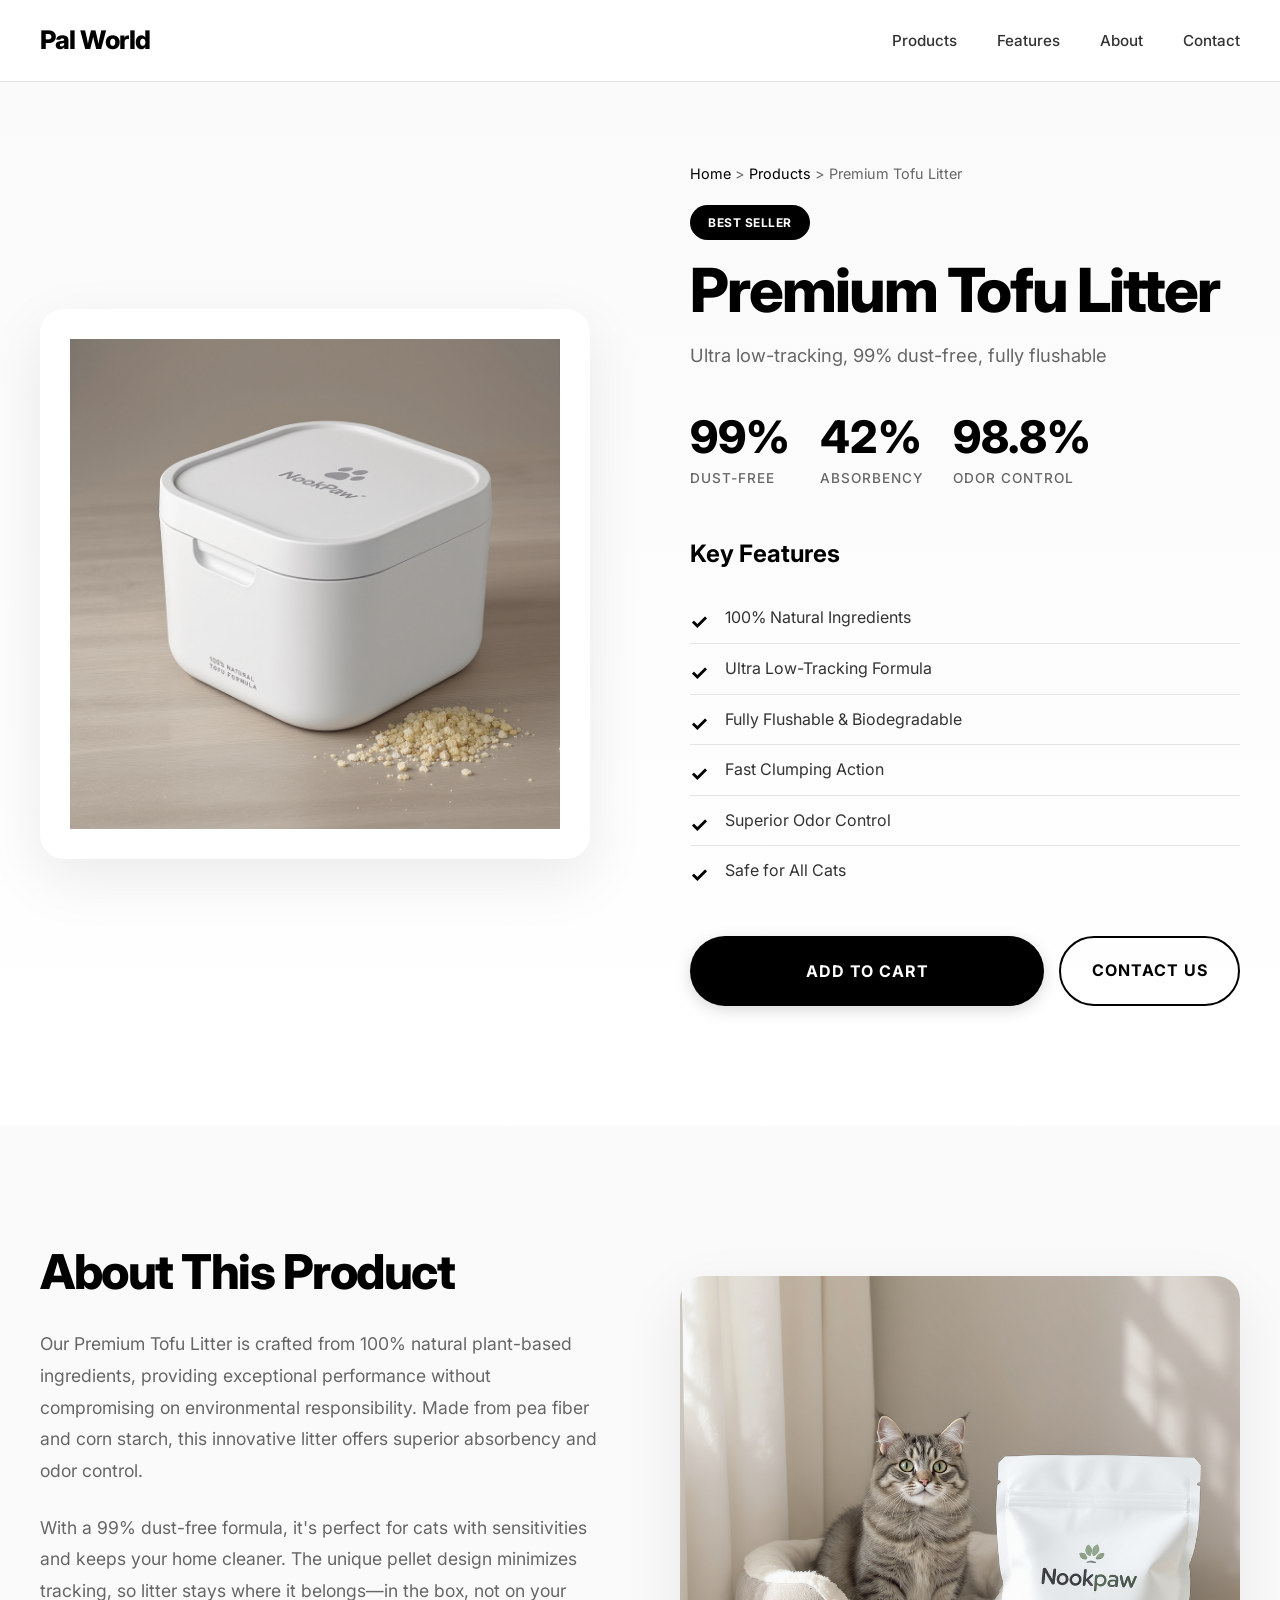
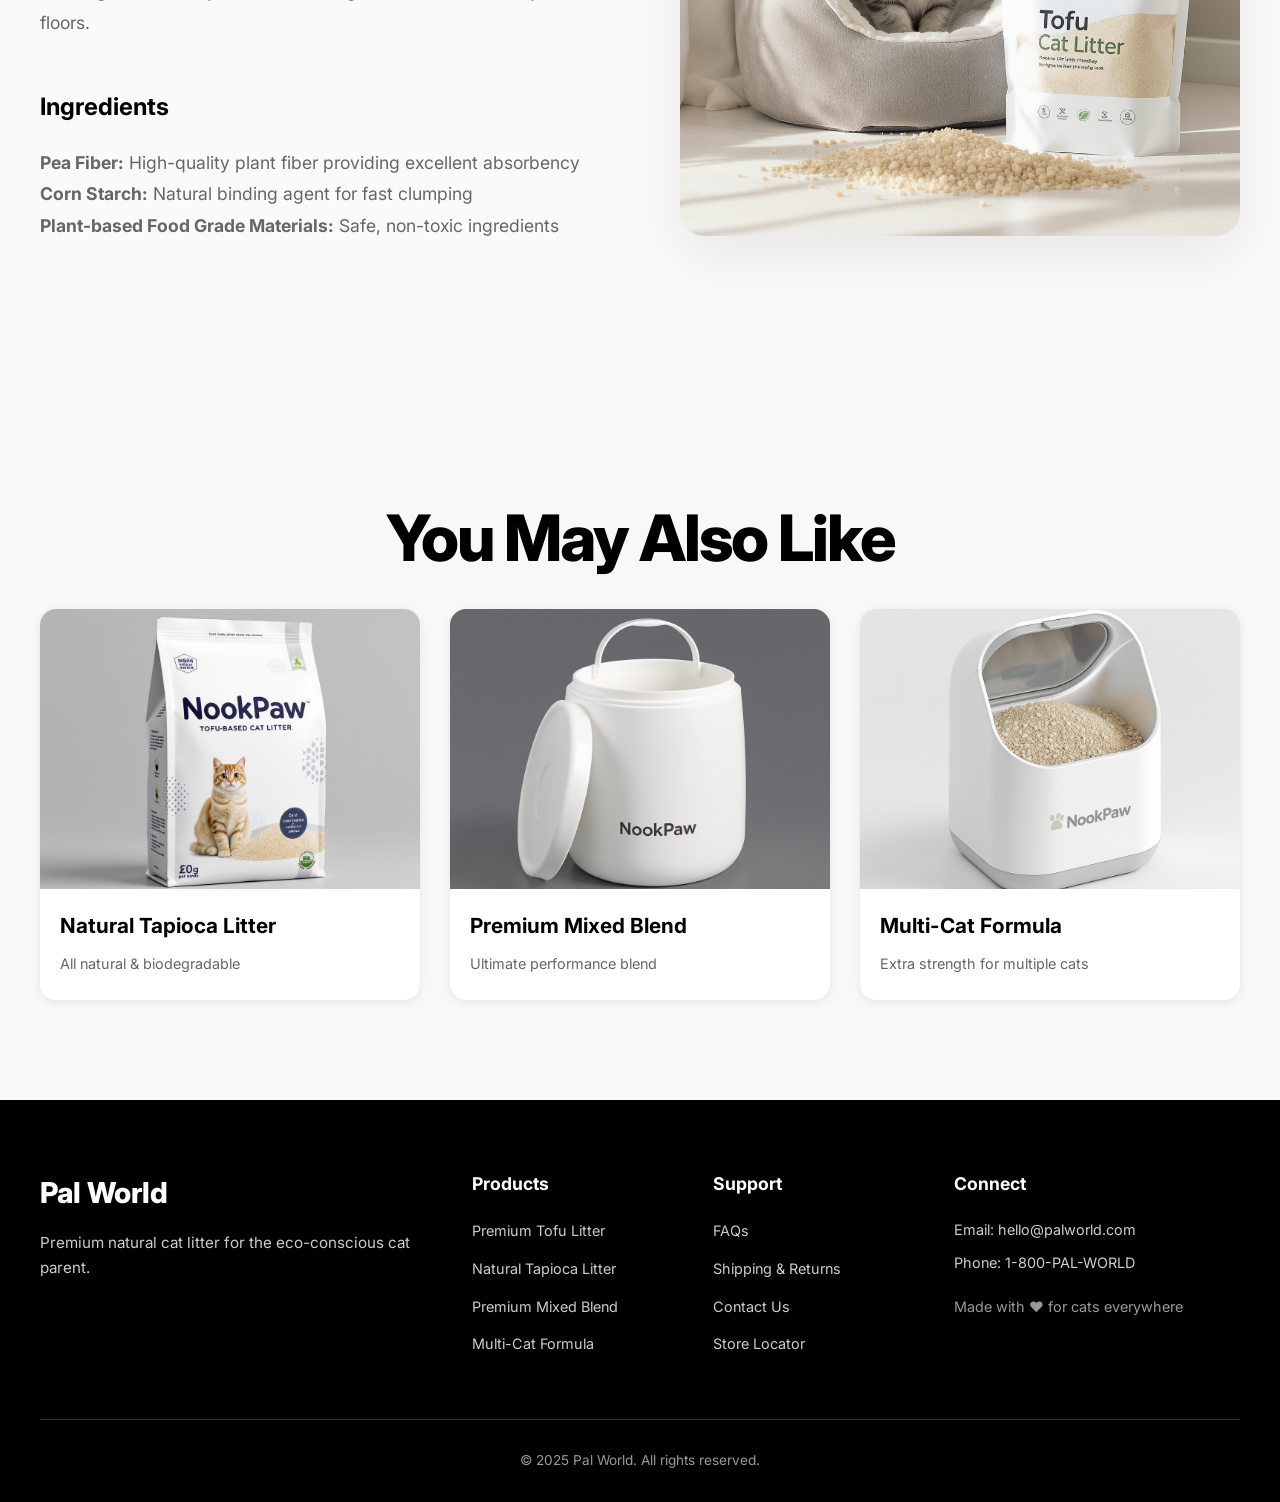
==== product-1.html @ e3d381c6 "Initial commit: Pal World cat litter website with products, story page, and modern design" ====
<!DOCTYPE html>
<html lang="en">
<head>
    <meta charset="UTF-8">
    <meta name="viewport" content="width=device-width, initial-scale=1.0">
    <title>Premium Tofu Litter - Pal World</title>
    <link rel="stylesheet" href="styles.css">
    <link rel="stylesheet" href="product-page.css">
    <link rel="preconnect" href="https://fonts.googleapis.com">
    <link rel="preconnect" href="https://fonts.gstatic.com" crossorigin>
    <link href="https://fonts.googleapis.com/css2?family=Inter:wght@300;400;500;600;700;800&display=swap" rel="stylesheet">
</head>
<body>
    <!-- Navigation -->
    <nav class="navbar">
        <div class="nav-container">
            <div class="logo">
                <a href="index.html">Pal World</a>
            </div>
            <ul class="nav-links">
                <li><a href="index.html#products">Products</a></li>
                <li><a href="index.html#features">Features</a></li>
                <li><a href="index.html#about">About</a></li>
                <li><a href="index.html#contact">Contact</a></li>
            </ul>
        </div>
    </nav>

    <!-- Product Detail Hero -->
    <section class="product-hero">
        <div class="product-hero-container">
            <div class="product-image-large">
                <img src="img/product (1).png" alt="Premium Tofu Litter" class="product-detail-img">
            </div>
            <div class="product-details">
                <div class="breadcrumb-nav">
                    <a href="index.html">Home</a> > <a href="index.html#products">Products</a> > <span>Premium Tofu Litter</span>
                </div>
                <span class="product-badge-detail">Best Seller</span>
                <h1 class="product-name-detail">Premium Tofu Litter</h1>
                <p class="product-tagline">Ultra low-tracking, 99% dust-free, fully flushable</p>
                
                <div class="product-highlights">
                    <div class="highlight-item">
                        <h3>99%</h3>
                        <p>Dust-Free</p>
                    </div>
                    <div class="highlight-item">
                        <h3>42%</h3>
                        <p>Absorbency</p>
                    </div>
                    <div class="highlight-item">
                        <h3>98.8%</h3>
                        <p>Odor Control</p>
                    </div>
                </div>

                <div class="product-features-detail">
                    <h3>Key Features</h3>
                    <ul class="features-checklist">
                        <li>100% Natural Ingredients</li>
                        <li>Ultra Low-Tracking Formula</li>
                        <li>Fully Flushable & Biodegradable</li>
                        <li>Fast Clumping Action</li>
                        <li>Superior Odor Control</li>
                        <li>Safe for All Cats</li>
                    </ul>
                </div>

                <div class="product-cta">
                    <button class="btn-add-cart">Add to Cart</button>
                    <a href="index.html#contact" class="btn-contact">Contact Us</a>
                </div>
            </div>
        </div>
    </section>

    <!-- Product Description -->
    <section class="product-description-section">
        <div class="wide-container">
            <div class="description-grid">
                <div class="description-content">
                    <h2>About This Product</h2>
                    <p>Our Premium Tofu Litter is crafted from 100% natural plant-based ingredients, providing exceptional performance without compromising on environmental responsibility. Made from pea fiber and corn starch, this innovative litter offers superior absorbency and odor control.</p>
                    <p>With a 99% dust-free formula, it's perfect for cats with sensitivities and keeps your home cleaner. The unique pellet design minimizes tracking, so litter stays where it belongs—in the box, not on your floors.</p>
                    
                    <h3>Ingredients</h3>
                    <p><strong>Pea Fiber:</strong> High-quality plant fiber providing excellent absorbency<br>
                    <strong>Corn Starch:</strong> Natural binding agent for fast clumping<br>
                    <strong>Plant-based Food Grade Materials:</strong> Safe, non-toxic ingredients</p>
                </div>
                <div class="description-image">
                    <img src="img/litter (1).png" alt="Tofu Litter Details" class="desc-img">
                </div>
            </div>
        </div>
    </section>

    <!-- Related Products -->
    <section class="related-products-section">
        <div class="wide-container">
            <h2 class="section-title-xl">You May Also Like</h2>
            <div class="related-products-grid">
                <div class="related-product-card">
                    <a href="product-2.html">
                        <img src="img/product (2).png" alt="Natural Tapioca Litter" class="related-img">
                        <h3>Natural Tapioca Litter</h3>
                        <p>All natural & biodegradable</p>
                    </a>
                </div>
                <div class="related-product-card">
                    <a href="product-3.html">
                        <img src="img/product (3).png" alt="Premium Mixed Blend" class="related-img">
                        <h3>Premium Mixed Blend</h3>
                        <p>Ultimate performance blend</p>
                    </a>
                </div>
                <div class="related-product-card">
                    <a href="product-4.html">
                        <img src="img/product (4).png" alt="Multi-Cat Formula" class="related-img">
                        <h3>Multi-Cat Formula</h3>
                        <p>Extra strength for multiple cats</p>
                    </a>
                </div>
            </div>
        </div>
    </section>

    <!-- Footer -->
    <footer class="footer-modern">
        <div class="footer-container-modern">
            <div class="footer-grid-modern">
                <div class="footer-col">
                    <h3 class="footer-logo-text">Pal World</h3>
                    <p class="footer-tagline">Premium natural cat litter for the eco-conscious cat parent.</p>
                </div>
                <div class="footer-col">
                    <h4 class="footer-heading">Products</h4>
                    <ul class="footer-links-list">
                        <li><a href="product-1.html">Premium Tofu Litter</a></li>
                        <li><a href="product-2.html">Natural Tapioca Litter</a></li>
                        <li><a href="product-3.html">Premium Mixed Blend</a></li>
                        <li><a href="product-4.html">Multi-Cat Formula</a></li>
                    </ul>
                </div>
                <div class="footer-col">
                    <h4 class="footer-heading">Support</h4>
                    <ul class="footer-links-list">
                        <li><a href="#">FAQs</a></li>
                        <li><a href="#">Shipping & Returns</a></li>
                        <li><a href="#">Contact Us</a></li>
                        <li><a href="#">Store Locator</a></li>
                    </ul>
                </div>
                <div class="footer-col">
                    <h4 class="footer-heading">Connect</h4>
                    <p class="footer-contact">Email: hello@palworld.com</p>
                    <p class="footer-contact">Phone: 1-800-PAL-WORLD</p>
                    <p class="footer-made">Made with ♥ for cats everywhere</p>
                </div>
            </div>
            <div class="footer-bottom-bar">
                <p>&copy; 2025 Pal World. All rights reserved.</p>
            </div>
        </div>
    </footer>
</body>
</html>
---- styles.css ----
/* Reset and Base Styles */
* {
    margin: 0;
    padding: 0;
    box-sizing: border-box;
}

:root {
    --black: #000000;
    --white: #FFFFFF;
    --gray-light: #F8F8F8;
    --gray-medium: #666666;
    --gray-dark: #333333;
    --shadow-sm: 0 2px 8px rgba(0, 0, 0, 0.08);
    --shadow-md: 0 4px 12px rgba(0, 0, 0, 0.1);
    --shadow-lg: 0 10px 30px rgba(0, 0, 0, 0.15);
}

body {
    font-family: 'Inter', -apple-system, BlinkMacSystemFont, 'Segoe UI', sans-serif;
    color: var(--black);
    line-height: 1.6;
    background-color: var(--white);
    -webkit-font-smoothing: antialiased;
}

img {
    max-width: 100%;
    height: auto;
    display: block;
}

a {
    text-decoration: none;
    color: inherit;
}

/* Containers */
.nav-container,
.wide-container {
    max-width: 1400px;
    margin: 0 auto;
    padding: 0 40px;
}

/* Navigation */
.navbar {
    background-color: var(--white);
    padding: 20px 0;
    position: sticky;
    top: 0;
    z-index: 1000;
    border-bottom: 1px solid #E5E5E5;
}

.nav-container {
    display: flex;
    justify-content: space-between;
    align-items: center;
}

.logo a {
    font-size: 1.6rem;
    font-weight: 800;
    color: var(--black);
    letter-spacing: -0.5px;
}

.nav-links {
    display: flex;
    list-style: none;
    gap: 40px;
}

.nav-links a {
    color: var(--gray-dark);
    font-weight: 500;
    font-size: 0.95rem;
    transition: color 0.3s ease;
}

.nav-links a:hover {
    color: var(--black);
}

/* Hero Section - Overlap Design */
.hero-overlap {
    background: linear-gradient(to bottom, #FAFAFA 0%, #FFFFFF 100%);
    padding: 100px 0 120px;
}

.hero-container-modern {
    max-width: 1300px;
    margin: 0 auto;
    padding: 0 40px;
}

.hero-content-wrapper {
    display: grid;
    grid-template-columns: 1fr 1.1fr;
    gap: 80px;
    align-items: center;
}

/* Text Content */
.hero-text-box {
    z-index: 2;
}

.tag-line {
    display: inline-block;
    font-size: 0.85rem;
    font-weight: 600;
    text-transform: uppercase;
    letter-spacing: 2px;
    color: var(--gray-medium);
    margin-bottom: 25px;
}

.display-title {
    font-size: 4.2rem;
    font-weight: 800;
    line-height: 1.1;
    letter-spacing: -2px;
    color: var(--black);
    margin-bottom: 25px;
}

.title-emphasis {
    background: linear-gradient(135deg, #333 0%, #666 100%);
    -webkit-background-clip: text;
    -webkit-text-fill-color: transparent;
    background-clip: text;
}

.lead-text {
    font-size: 1.1rem;
    line-height: 1.7;
    color: var(--gray-medium);
    margin-bottom: 45px;
    max-width: 480px;
}

.stats-row {
    display: flex;
    gap: 35px;
    margin-bottom: 45px;
}

.stat-box {
    text-align: left;
}

.stat-value {
    font-size: 2.2rem;
    font-weight: 800;
    color: var(--black);
    line-height: 1;
    margin-bottom: 8px;
}

.stat-label {
    font-size: 0.85rem;
    color: var(--gray-medium);
    font-weight: 500;
    text-transform: uppercase;
    letter-spacing: 1px;
}

.cta-button-modern {
    display: inline-flex;
    align-items: center;
    gap: 12px;
    background-color: var(--black);
    color: var(--white);
    padding: 18px 40px;
    border-radius: 50px;
    font-size: 1rem;
    font-weight: 700;
    transition: all 0.3s ease;
    box-shadow: 0 4px 15px rgba(0, 0, 0, 0.15);
}

.cta-button-modern:hover {
    transform: translateY(-2px);
    box-shadow: 0 8px 25px rgba(0, 0, 0, 0.2);
}

.cta-button-modern .arrow {
    font-size: 1.2rem;
    transition: transform 0.3s ease;
}

.cta-button-modern:hover .arrow {
    transform: translateX(4px);
}

/* Image Content */
.hero-image-box {
    position: relative;
}

.image-frame {
    background-color: var(--white);
    border-radius: 24px;
    padding: 30px;
    box-shadow: 0 20px 60px rgba(0, 0, 0, 0.08);
}

.main-hero-image {
    width: 100%;
    height: auto;
    display: block;
    border-radius: 16px;
}

.floating-card {
    position: absolute;
    bottom: -30px;
    left: -40px;
    background-color: var(--white);
    padding: 20px 25px;
    border-radius: 16px;
    box-shadow: 0 15px 40px rgba(0, 0, 0, 0.12);
    display: flex;
    align-items: center;
    gap: 15px;
    z-index: 3;
}

.card-icon {
    font-size: 2.5rem;
}

.card-title {
    font-size: 1rem;
    font-weight: 700;
    color: var(--black);
    margin-bottom: 3px;
}

.card-subtitle {
    font-size: 0.8rem;
    color: var(--gray-medium);
    font-weight: 500;
}

/* Products Section */
.products-main {
    padding: 100px 0;
    background-color: var(--white);
}

.section-title-xl {
    font-size: 4rem;
    font-weight: 800;
    text-align: center;
    margin-bottom: 20px;
    letter-spacing: -2px;
    color: var(--black);
}

.section-subtitle {
    font-size: 1.2rem;
    text-align: center;
    color: var(--gray-medium);
    margin-bottom: 60px;
    max-width: 700px;
    margin-left: auto;
    margin-right: auto;
}

.products-grid-four {
    display: grid;
    grid-template-columns: repeat(4, 1fr);
    gap: 30px;
}

.product-card-large {
    background-color: var(--white);
    border-radius: 16px;
    overflow: hidden;
    box-shadow: var(--shadow-sm);
    transition: all 0.4s ease;
    border: 1px solid #E5E5E5;
}

.product-card-large:hover {
    transform: translateY(-8px);
    box-shadow: var(--shadow-lg);
}

.product-link-full {
    display: block;
}

.product-image-container {
    position: relative;
    width: 100%;
    height: 320px;
    background-color: var(--gray-light);
    overflow: hidden;
}

.product-img {
    width: 100%;
    height: 100%;
    object-fit: cover;
    transition: transform 0.4s ease;
}

.product-card-large:hover .product-img {
    transform: scale(1.05);
}

.product-badge-top {
    position: absolute;
    top: 15px;
    right: 15px;
    background-color: var(--black);
    color: var(--white);
    padding: 8px 16px;
    border-radius: 20px;
    font-size: 0.75rem;
    font-weight: 700;
    text-transform: uppercase;
    letter-spacing: 0.5px;
}

.product-info-card {
    padding: 25px;
}

.product-title-card {
    font-size: 1.4rem;
    font-weight: 700;
    color: var(--black);
    margin-bottom: 10px;
}

.product-desc-card {
    font-size: 0.9rem;
    color: var(--gray-medium);
    line-height: 1.6;
    margin-bottom: 15px;
}

.shop-link-arrow {
    color: var(--black);
    font-weight: 600;
    font-size: 0.9rem;
    transition: opacity 0.3s ease;
}

.product-card-large:hover .shop-link-arrow {
    opacity: 0.7;
}

/* Feature Banner */
.feature-banner {
    position: relative;
    width: 100%;
    height: 40vh;
    min-height: 300px;
    max-height: 450px;
    overflow: hidden;
    background-color: var(--gray-light);
}

.banner-full {
    position: relative;
    width: 100%;
    height: 100%;
}

.banner-image {
    width: 100%;
    height: 100%;
    display: block;
    object-fit: cover;
    object-position: center;
}

.banner-overlay {
    position: absolute;
    top: 0;
    left: 0;
    right: 0;
    bottom: 0;
    background: rgba(0, 0, 0, 0.4);
    display: flex;
    align-items: center;
    justify-content: center;
}

.banner-content {
    text-align: center;
    color: var(--white);
}

.banner-title {
    font-size: 3.5rem;
    font-weight: 800;
    margin-bottom: 10px;
    text-shadow: 2px 2px 8px rgba(0, 0, 0, 0.3);
}

.banner-subtitle {
    font-size: 1.8rem;
    font-weight: 400;
    font-style: italic;
    text-shadow: 1px 1px 4px rgba(0, 0, 0, 0.3);
}

/* Features Detail Section */
.features-detail {
    padding: 100px 0;
    background-color: var(--gray-light);
}

.feature-row {
    display: grid;
    grid-template-columns: 1fr 1fr;
    gap: 80px;
    align-items: center;
    margin-bottom: 100px;
}

.feature-row:last-child {
    margin-bottom: 0;
}

.feature-row.reverse {
    direction: rtl;
}

.feature-row.reverse > * {
    direction: ltr;
}

.feature-image-col {
    width: 100%;
}

.feature-detail-img {
    width: 100%;
    border-radius: 16px;
    box-shadow: var(--shadow-md);
}

.feature-text-col {
    padding: 20px;
}

.feature-heading {
    font-size: 2.5rem;
    font-weight: 800;
    margin-bottom: 20px;
    letter-spacing: -1px;
}

.feature-description {
    font-size: 1.1rem;
    color: var(--gray-medium);
    margin-bottom: 25px;
    line-height: 1.7;
}

.feature-list {
    list-style: none;
    padding-left: 0;
}

.feature-list li {
    font-size: 1rem;
    color: var(--gray-dark);
    padding: 10px 0;
    padding-left: 30px;
    position: relative;
}

.feature-list li::before {
    content: '✓';
    position: absolute;
    left: 0;
    color: var(--black);
    font-weight: bold;
    font-size: 1.2rem;
}

/* Promo Banner */
.promo-banner {
    position: relative;
    width: 100%;
    height: 65vh;
    min-height: 500px;
    max-height: 700px;
    overflow: hidden;
    background-color: var(--gray-light);
}

.promo-full {
    position: relative;
    width: 100%;
    height: 100%;
}

.promo-image {
    width: 100%;
    height: 100%;
    display: block;
    object-fit: cover;
    object-position: center;
}

.promo-overlay {
    position: absolute;
    top: 0;
    left: 0;
    right: 0;
    bottom: 0;
    background: rgba(0, 0, 0, 0.35);
    display: flex;
    align-items: center;
    justify-content: center;
}

.promo-content {
    text-align: center;
    color: var(--white);
    max-width: 700px;
    padding: 0 40px;
}

.promo-title {
    font-size: 4rem;
    font-weight: 800;
    margin-bottom: 20px;
    text-shadow: 2px 2px 8px rgba(0, 0, 0, 0.3);
}

.promo-text {
    font-size: 1.3rem;
    margin-bottom: 35px;
    text-shadow: 1px 1px 4px rgba(0, 0, 0, 0.3);
}

.cta-button-white {
    display: inline-block;
    background-color: var(--white);
    color: var(--black);
    padding: 18px 40px;
    border-radius: 8px;
    font-size: 1rem;
    font-weight: 700;
    text-transform: uppercase;
    letter-spacing: 1px;
    transition: all 0.3s ease;
}

.cta-button-white:hover {
    transform: translateY(-3px);
    box-shadow: var(--shadow-lg);
}

/* Testimonials Section */
.testimonials-section {
    padding: 100px 0;
    background-color: var(--white);
}

.testimonials-grid-modern {
    display: grid;
    grid-template-columns: repeat(4, 1fr);
    gap: 30px;
}

.testimonial-card-modern {
    background-color: var(--gray-light);
    padding: 35px;
    border-radius: 16px;
    transition: all 0.3s ease;
}

.testimonial-card-modern:hover {
    transform: translateY(-5px);
    box-shadow: var(--shadow-md);
}

.stars {
    color: var(--black);
    font-size: 1.2rem;
    margin-bottom: 15px;
}

.testimonial-quote {
    font-size: 0.95rem;
    color: var(--gray-dark);
    line-height: 1.7;
    margin-bottom: 15px;
    font-style: italic;
}

.testimonial-author {
    font-size: 0.9rem;
    color: var(--black);
    font-weight: 600;
}

/* About Section */
.about-section-modern {
    padding: 100px 0;
    background-color: var(--gray-light);
    text-align: center;
}

.about-text-large {
    font-size: 1.3rem;
    color: var(--gray-medium);
    line-height: 1.8;
    max-width: 900px;
    margin: 0 auto 30px;
}

/* Newsletter Section */
.newsletter-modern {
    padding: 100px 0;
    background-color: var(--black);
    text-align: center;
}

.newsletter-modern .section-title-xl {
    color: var(--white);
}

.newsletter-text {
    font-size: 1.2rem;
    color: #CCCCCC;
    margin-bottom: 40px;
    max-width: 600px;
    margin-left: auto;
    margin-right: auto;
}

.newsletter-form-modern {
    display: flex;
    gap: 15px;
    max-width: 550px;
    margin: 0 auto;
}

.newsletter-input-modern {
    flex: 1;
    padding: 18px 24px;
    border: 2px solid var(--white);
    border-radius: 8px;
    font-size: 1rem;
    font-family: 'Inter', sans-serif;
    background-color: transparent;
    color: var(--white);
}

.newsletter-input-modern::placeholder {
    color: #999999;
}

.newsletter-input-modern:focus {
    outline: none;
    border-color: #CCCCCC;
}

.newsletter-button-modern {
    padding: 18px 35px;
    background-color: var(--white);
    color: var(--black);
    border: none;
    border-radius: 8px;
    font-size: 1rem;
    font-weight: 700;
    cursor: pointer;
    transition: all 0.3s ease;
    text-transform: uppercase;
    letter-spacing: 0.5px;
    font-family: 'Inter', sans-serif;
}

.newsletter-button-modern:hover {
    background-color: #E5E5E5;
}

/* Footer */
.footer-modern {
    background-color: var(--black);
    color: var(--white);
    padding: 70px 0 30px;
}

.footer-container-modern {
    max-width: 1400px;
    margin: 0 auto;
    padding: 0 40px;
}

.footer-grid-modern {
    display: grid;
    grid-template-columns: 2fr 1fr 1fr 1.5fr;
    gap: 50px;
    margin-bottom: 50px;
}

.footer-logo-text {
    font-size: 1.8rem;
    font-weight: 800;
    margin-bottom: 15px;
}

.footer-tagline {
    color: #CCCCCC;
    font-size: 0.95rem;
    line-height: 1.6;
}

.footer-heading {
    font-size: 1.1rem;
    font-weight: 700;
    margin-bottom: 20px;
}

.footer-links-list {
    list-style: none;
}

.footer-links-list li {
    margin-bottom: 12px;
}

.footer-links-list a {
    color: #CCCCCC;
    font-size: 0.9rem;
    transition: color 0.3s ease;
}

.footer-links-list a:hover {
    color: var(--white);
}

.footer-contact {
    color: #CCCCCC;
    font-size: 0.9rem;
    margin-bottom: 10px;
}

.footer-made {
    color: #999999;
    font-size: 0.9rem;
    margin-top: 20px;
}

.footer-bottom-bar {
    text-align: center;
    padding-top: 30px;
    border-top: 1px solid #333333;
}

.footer-bottom-bar p {
    color: #999999;
    font-size: 0.85rem;
}

/* Responsive Design */
@media (max-width: 1200px) {
    .products-grid-four {
        grid-template-columns: repeat(2, 1fr);
    }

    .testimonials-grid-modern {
        grid-template-columns: repeat(2, 1fr);
    }
}

@media (max-width: 768px) {
    .nav-container,
    .wide-container,
    .footer-container-modern {
        padding: 0 20px;
    }

    .hero-title-large {
        font-size: 3rem;
    }

    .hero-subtitle-large {
        font-size: 1.5rem;
    }

    .section-title-xl {
        font-size: 2.5rem;
    }

    .products-grid-four {
        grid-template-columns: 1fr;
    }

    .feature-row,
    .feature-row.reverse {
        grid-template-columns: 1fr;
        gap: 40px;
        direction: ltr;
    }

    .testimonials-grid-modern {
        grid-template-columns: 1fr;
    }

    .footer-grid-modern {
        grid-template-columns: 1fr;
        gap: 40px;
    }

    .newsletter-form-modern {
        flex-direction: column;
    }

    .banner-title {
        font-size: 2.5rem;
    }

    .promo-title {
        font-size: 2.5rem;
    }

    .nav-links {
        gap: 20px;
    }
}

@media (max-width: 480px) {
    .hero-title-large {
        font-size: 2rem;
    }

    .hero-subtitle-large {
        font-size: 1.2rem;
    }

    .section-title-xl {
        font-size: 2rem;
    }

    .feature-heading {
        font-size: 1.8rem;
    }

    .nav-links {
        gap: 15px;
        font-size: 0.85rem;
    }
}

/* Smooth Scrolling */
html {
    scroll-behavior: smooth;
}

/* Selection */
::selection {
    background-color: var(--black);
    color: var(--white);
}
---- product-page.css ----
/* Product Detail Page Styles */

.product-hero {
    padding: 60px 0 100px;
    background: linear-gradient(to bottom, #FAFAFA 0%, #FFFFFF 100%);
}

.product-hero-container {
    max-width: 1300px;
    margin: 0 auto;
    padding: 0 40px;
    display: grid;
    grid-template-columns: 1fr 1fr;
    gap: 100px;
    align-items: center;
}

.product-image-large {
    position: relative;
}

.product-detail-img {
    width: 100%;
    border-radius: 24px;
    box-shadow: 0 20px 60px rgba(0, 0, 0, 0.08);
    background-color: var(--white);
    padding: 30px;
}

.product-details {
    padding: 20px 0;
}

.breadcrumb-nav {
    font-size: 0.9rem;
    color: var(--gray-medium);
    margin-bottom: 20px;
}

.breadcrumb-nav a {
    color: var(--black);
    transition: opacity 0.3s ease;
}

.breadcrumb-nav a:hover {
    opacity: 0.7;
}

.breadcrumb-nav span {
    color: var(--gray-medium);
}

.product-badge-detail {
    display: inline-block;
    background-color: var(--black);
    color: var(--white);
    padding: 8px 18px;
    border-radius: 20px;
    font-size: 0.75rem;
    font-weight: 700;
    text-transform: uppercase;
    letter-spacing: 0.5px;
    margin-bottom: 20px;
}

.product-name-detail {
    font-size: 3.8rem;
    font-weight: 800;
    margin-bottom: 20px;
    letter-spacing: -2px;
    line-height: 1;
    color: var(--black);
}

.product-tagline {
    font-size: 1.15rem;
    color: var(--gray-medium);
    margin-bottom: 45px;
    line-height: 1.6;
}

.product-highlights {
    display: flex;
    gap: 30px;
    margin-bottom: 45px;
}

.highlight-item {
    text-align: left;
}

.highlight-item h3 {
    font-size: 2.8rem;
    font-weight: 800;
    color: var(--black);
    margin-bottom: 8px;
    line-height: 1;
}

.highlight-item p {
    font-size: 0.85rem;
    color: var(--gray-medium);
    font-weight: 500;
    text-transform: uppercase;
    letter-spacing: 1px;
}

.product-features-detail {
    margin-bottom: 40px;
}

.product-features-detail h3 {
    font-size: 1.5rem;
    font-weight: 700;
    margin-bottom: 20px;
}

.features-checklist {
    list-style: none;
    padding: 0;
}

.features-checklist li {
    font-size: 1rem;
    color: var(--gray-dark);
    padding: 12px 0;
    padding-left: 35px;
    position: relative;
    border-bottom: 1px solid #E5E5E5;
}

.features-checklist li:last-child {
    border-bottom: none;
}

.features-checklist li::before {
    content: '✓';
    position: absolute;
    left: 0;
    color: var(--black);
    font-weight: bold;
    font-size: 1.3rem;
}

.product-cta {
    display: flex;
    gap: 15px;
}

.btn-add-cart {
    flex: 2;
    background-color: var(--black);
    color: var(--white);
    padding: 20px 0;
    border: none;
    border-radius: 50px;
    font-size: 1rem;
    font-weight: 700;
    text-transform: uppercase;
    letter-spacing: 1px;
    cursor: pointer;
    transition: all 0.3s ease;
    font-family: 'Inter', sans-serif;
    box-shadow: 0 4px 15px rgba(0, 0, 0, 0.15);
}

.btn-add-cart:hover {
    transform: translateY(-2px);
    box-shadow: 0 8px 25px rgba(0, 0, 0, 0.2);
}

.btn-contact {
    flex: 1;
    background-color: transparent;
    color: var(--black);
    padding: 20px 0;
    border: 2px solid var(--black);
    border-radius: 50px;
    font-size: 1rem;
    font-weight: 700;
    text-transform: uppercase;
    letter-spacing: 1px;
    text-align: center;
    transition: all 0.3s ease;
    display: flex;
    align-items: center;
    justify-content: center;
}

.btn-contact:hover {
    background-color: var(--black);
    color: var(--white);
}

/* Product Description Section */
.product-description-section {
    padding: 120px 0;
    background-color: #FAFAFA;
}

.description-grid {
    display: grid;
    grid-template-columns: 1fr 1fr;
    gap: 80px;
    align-items: center;
}

.description-content h2 {
    font-size: 3rem;
    font-weight: 800;
    margin-bottom: 30px;
    letter-spacing: -1.5px;
    line-height: 1.1;
}

.description-content h3 {
    font-size: 1.5rem;
    font-weight: 700;
    margin-top: 50px;
    margin-bottom: 20px;
}

.description-content p {
    font-size: 1.1rem;
    color: var(--gray-medium);
    line-height: 1.8;
    margin-bottom: 25px;
}

.description-image {
    width: 100%;
}

.desc-img {
    width: 100%;
    border-radius: 24px;
    box-shadow: 0 20px 60px rgba(0, 0, 0, 0.08);
}

/* Related Products Section */
.related-products-section {
    padding: 100px 0;
    background-color: var(--gray-light);
}

.related-products-grid {
    display: grid;
    grid-template-columns: repeat(3, 1fr);
    gap: 30px;
}

.related-product-card {
    background-color: var(--white);
    border-radius: 16px;
    overflow: hidden;
    box-shadow: var(--shadow-sm);
    transition: all 0.3s ease;
}

.related-product-card:hover {
    transform: translateY(-5px);
    box-shadow: var(--shadow-md);
}

.related-product-card a {
    display: block;
}

.related-img {
    width: 100%;
    height: 280px;
    object-fit: cover;
}

.related-product-card h3 {
    font-size: 1.3rem;
    font-weight: 700;
    padding: 20px 20px 10px;
    color: var(--black);
}

.related-product-card p {
    font-size: 0.9rem;
    color: var(--gray-medium);
    padding: 0 20px 25px;
}

/* Responsive Design for Product Pages */
@media (max-width: 1024px) {
    .product-hero-container {
        grid-template-columns: 1fr;
        gap: 50px;
    }

    .product-image-large {
        position: static;
    }

    .description-grid {
        grid-template-columns: 1fr;
    }

    .related-products-grid {
        grid-template-columns: repeat(2, 1fr);
    }
}

@media (max-width: 768px) {
    .product-name-detail {
        font-size: 2.5rem;
    }

    .product-highlights {
        grid-template-columns: 1fr;
    }

    .product-cta {
        flex-direction: column;
    }

    .related-products-grid {
        grid-template-columns: 1fr;
    }
}

@media (max-width: 480px) {
    .product-name-detail {
        font-size: 2rem;
    }

    .product-hero {
        padding: 50px 0;
    }

    .highlight-item h3 {
        font-size: 2rem;
    }
}
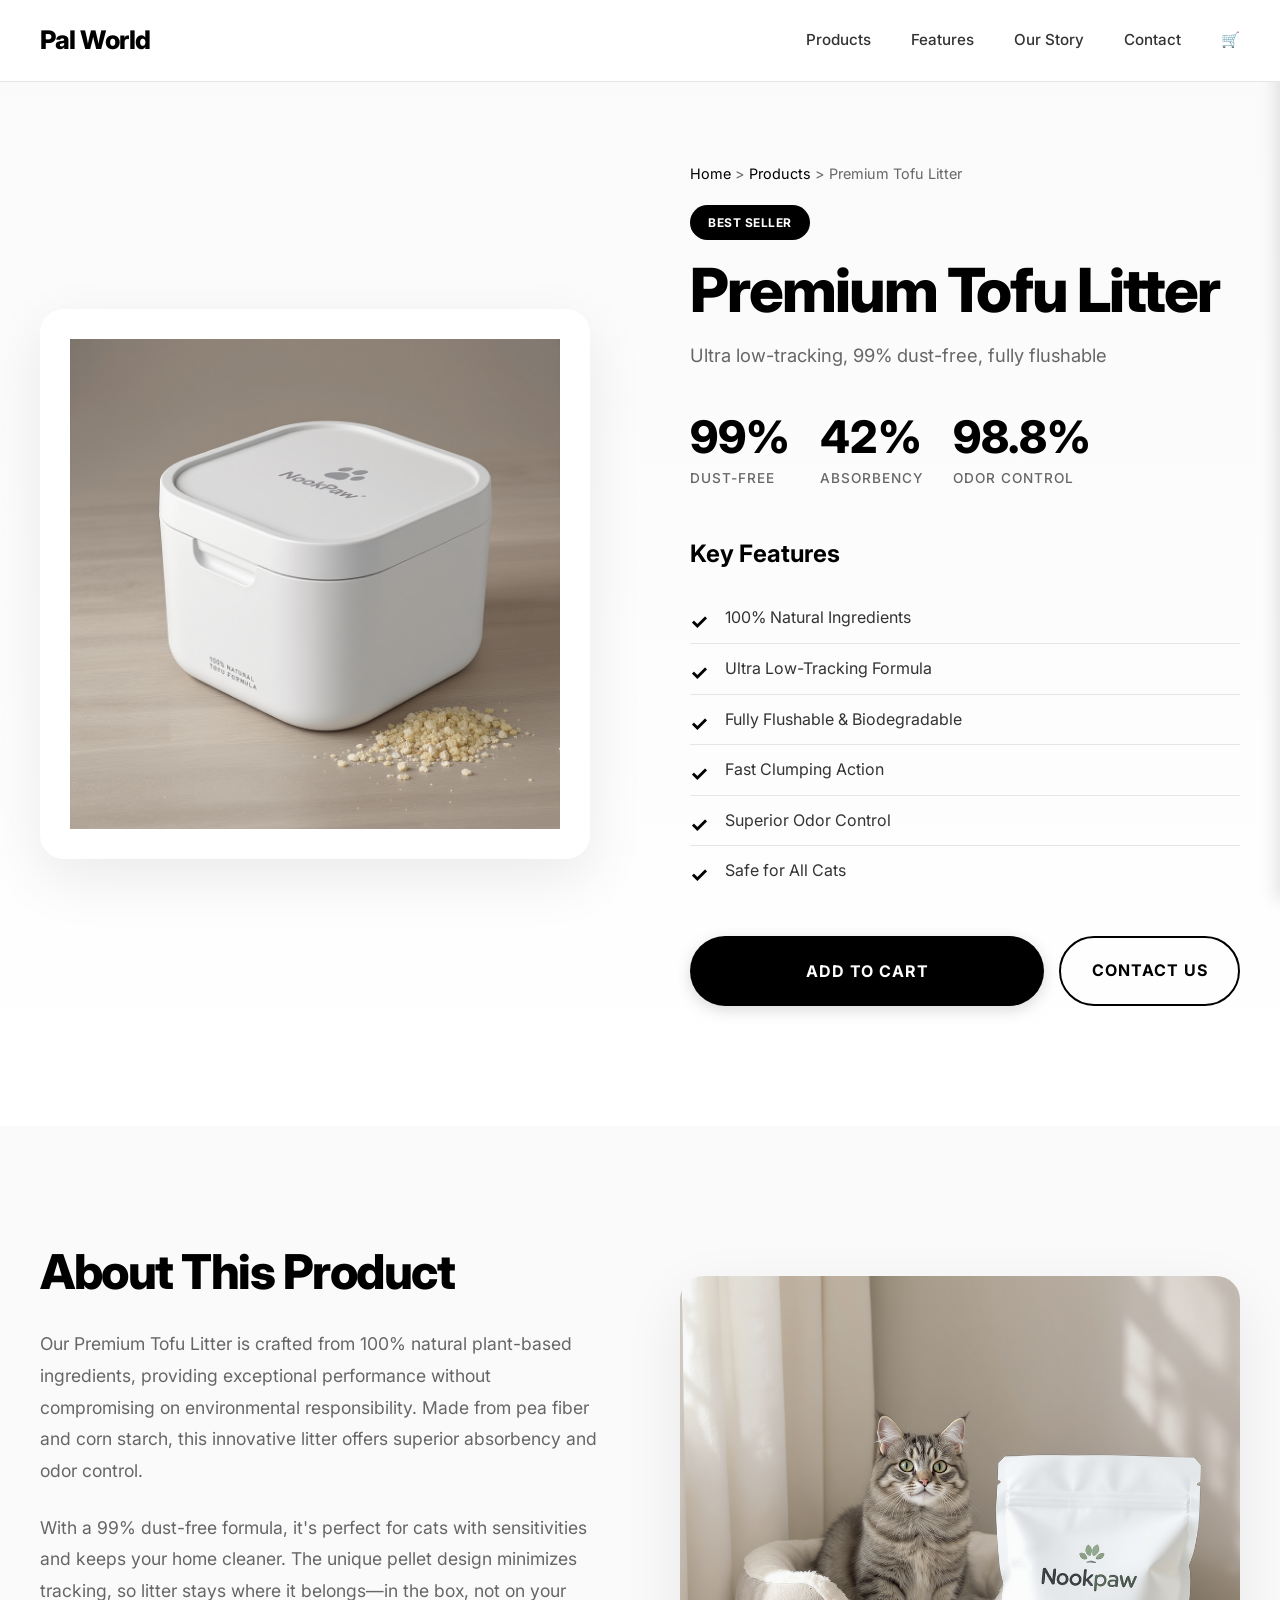
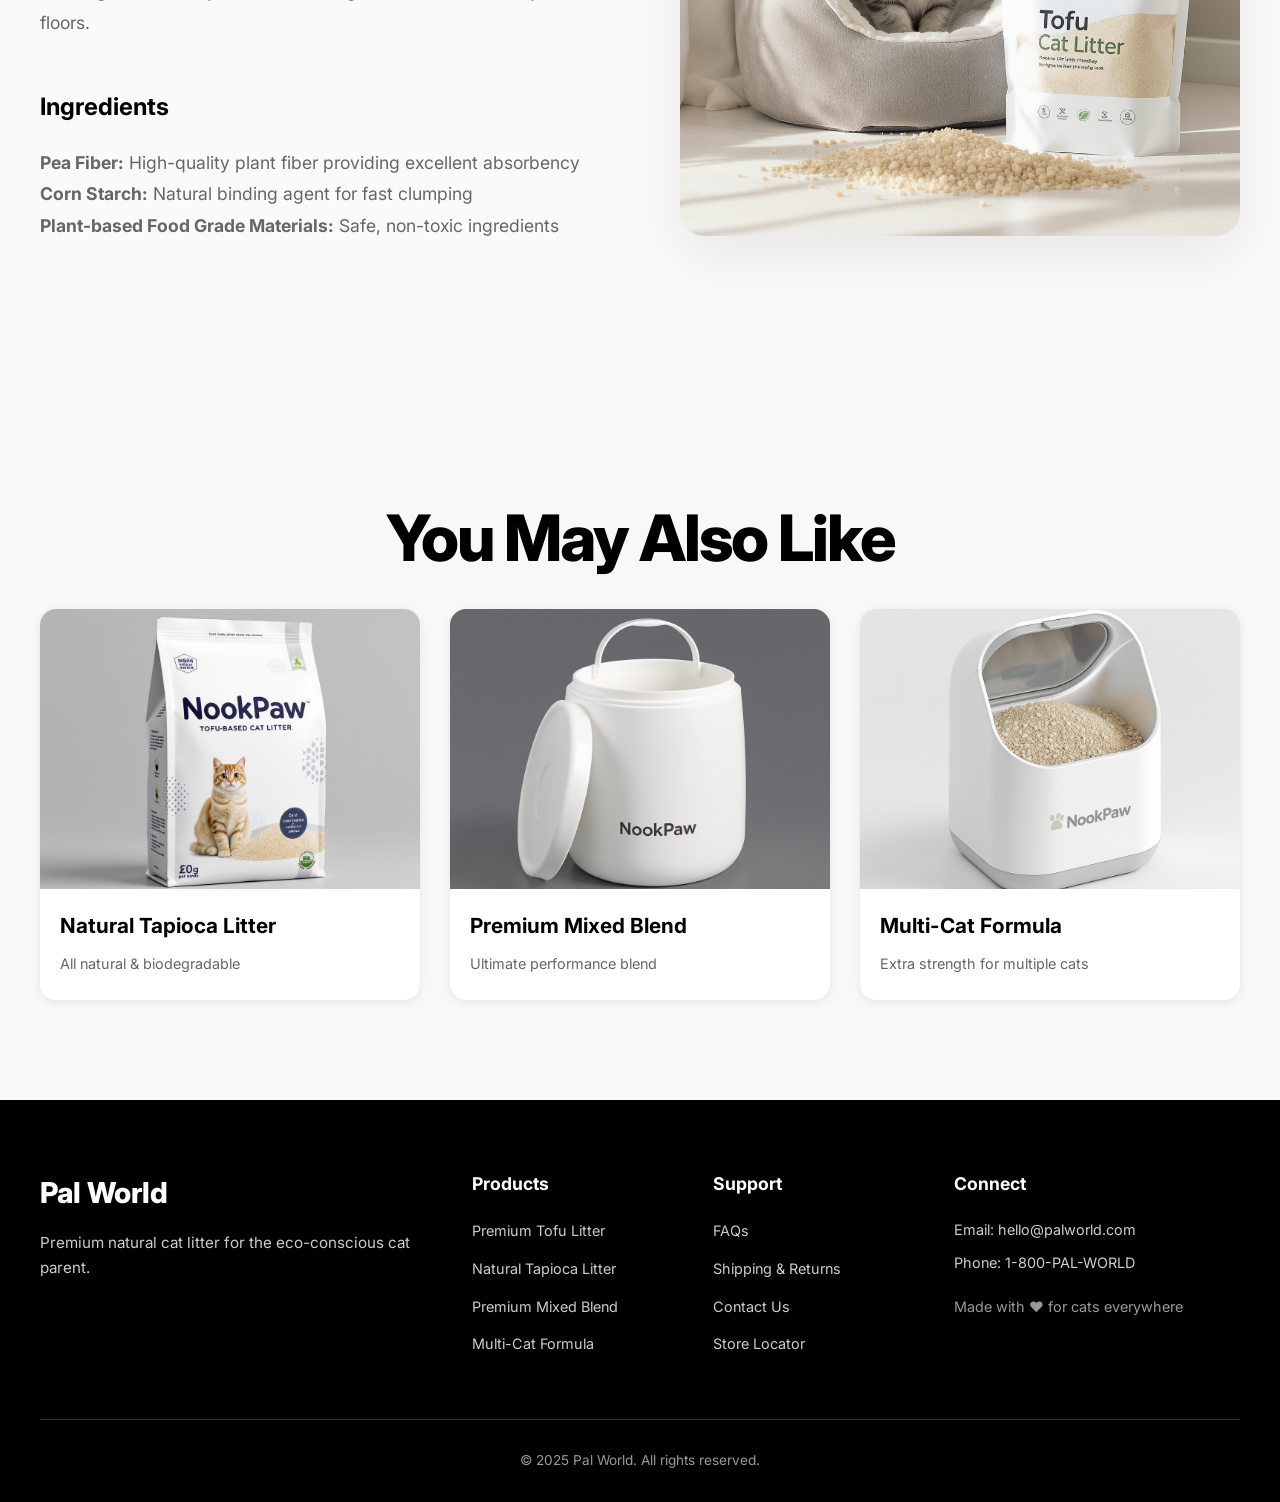
==== commit 4d3f8f6f: "Add shopping cart feature, update story page design, improve navigation and CTAs" ====
--- a/product-1.html
+++ b/product-1.html
@@ -9,8 +9,36 @@
     <link rel="preconnect" href="https://fonts.googleapis.com">
     <link rel="preconnect" href="https://fonts.gstatic.com" crossorigin>
     <link href="https://fonts.googleapis.com/css2?family=Inter:wght@300;400;500;600;700;800&display=swap" rel="stylesheet">
+    <link rel="stylesheet" href="cart.css">
 </head>
 <body>
+    <!-- Cart Overlay -->
+    <div class="cart-overlay" id="cart-overlay"></div>
+
+    <!-- Cart Sidebar -->
+    <div class="cart-sidebar" id="cart-sidebar">
+        <div class="cart-header">
+            <h2>Your Cart</h2>
+            <button class="close-cart">&times;</button>
+        </div>
+        <div class="cart-body">
+            <div class="empty-cart" id="empty-cart">
+                <div class="empty-cart-icon">🛒</div>
+                <p>Your cart is empty</p>
+                <a href="products.html" class="btn-continue-shopping close-cart">Continue Shopping</a>
+            </div>
+            <div class="cart-content" id="cart-content" style="display: none;">
+                <div id="cart-items"></div>
+            </div>
+        </div>
+        <div class="cart-footer">
+            <div class="cart-total-row">
+                <span class="cart-total-label">Total:</span>
+                <span class="cart-total-amount" id="cart-total">$0.00</span>
+            </div>
+            <button class="checkout-btn" id="checkout-btn">Proceed to Checkout</button>
+        </div>
+    </div>
     <!-- Navigation -->
     <nav class="navbar">
         <div class="nav-container">
@@ -18,10 +46,16 @@
                 <a href="index.html">Pal World</a>
             </div>
             <ul class="nav-links">
-                <li><a href="index.html#products">Products</a></li>
+                <li><a href="products.html">Products</a></li>
                 <li><a href="index.html#features">Features</a></li>
-                <li><a href="index.html#about">About</a></li>
+                <li><a href="story.html">Our Story</a></li>
                 <li><a href="index.html#contact">Contact</a></li>
+                <li>
+                    <a href="#" class="cart-icon">
+                        🛒
+                        <span class="cart-count">0</span>
+                    </a>
+                </li>
             </ul>
         </div>
     </nav>
@@ -68,7 +102,13 @@
                 </div>
 
                 <div class="product-cta">
-                    <button class="btn-add-cart">Add to Cart</button>
+                    <button class="btn-add-cart" 
+                            data-id="product-1" 
+                            data-name="Premium Tofu Litter" 
+                            data-price="24.99" 
+                            data-image="img/product (1).png">
+                        Add to Cart
+                    </button>
                     <a href="index.html#contact" class="btn-contact">Contact Us</a>
                 </div>
             </div>
@@ -164,6 +204,8 @@
             </div>
         </div>
     </footer>
+
+    <script src="cart.js"></script>
 </body>
 </html>
 
--- a/styles.css
+++ b/styles.css
@@ -70,6 +70,14 @@
     display: flex;
     list-style: none;
     gap: 40px;
+    align-items: center;
+    margin: 0;
+    padding: 0;
+}
+
+.nav-links li {
+    display: flex;
+    align-items: center;
 }
 
 .nav-links a {
@@ -77,6 +85,8 @@
     font-weight: 500;
     font-size: 0.95rem;
     transition: color 0.3s ease;
+    display: flex;
+    align-items: center;
 }
 
 .nav-links a:hover {
@@ -622,6 +632,31 @@
     margin: 0 auto 30px;
 }
 
+.about-cta {
+    margin-top: 50px;
+    text-align: center;
+}
+
+.btn-our-story {
+    display: inline-block;
+    background-color: var(--black);
+    color: var(--white);
+    padding: 20px 50px;
+    border-radius: 50px;
+    font-size: 1rem;
+    font-weight: 700;
+    text-transform: uppercase;
+    letter-spacing: 1px;
+    transition: all 0.3s ease;
+    box-shadow: 0 4px 15px rgba(0, 0, 0, 0.15);
+    text-decoration: none;
+}
+
+.btn-our-story:hover {
+    transform: translateY(-3px);
+    box-shadow: 0 8px 25px rgba(0, 0, 0, 0.25);
+}
+
 /* Newsletter Section */
 .newsletter-modern {
     padding: 100px 0;
--- a/cart.css
+++ b/cart.css
@@ -0,0 +1,366 @@
+/* Shopping Cart Styles */
+
+/* Cart Icon in Navigation */
+.cart-icon {
+    position: relative;
+    cursor: pointer;
+    padding: 0;
+    transition: transform 0.3s ease;
+    display: flex;
+    align-items: center;
+    justify-content: center;
+    gap: 8px;
+    font-size: 1.5rem;
+    height: 24px;
+}
+
+.cart-icon:hover {
+    transform: scale(1.1);
+}
+
+.cart-count {
+    position: absolute;
+    top: -8px;
+    right: -8px;
+    background-color: #ff4444;
+    color: white;
+    border-radius: 50%;
+    width: 20px;
+    height: 20px;
+    display: flex;
+    align-items: center;
+    justify-content: center;
+    font-size: 0.7rem;
+    font-weight: 700;
+}
+
+/* Cart Overlay */
+.cart-overlay {
+    position: fixed;
+    top: 0;
+    left: 0;
+    width: 100%;
+    height: 100%;
+    background-color: rgba(0, 0, 0, 0.5);
+    z-index: 999;
+    opacity: 0;
+    visibility: hidden;
+    transition: all 0.3s ease;
+}
+
+.cart-overlay.active {
+    opacity: 1;
+    visibility: visible;
+}
+
+/* Cart Sidebar */
+.cart-sidebar {
+    position: fixed;
+    top: 0;
+    right: -450px;
+    width: 450px;
+    height: 100%;
+    background-color: var(--white);
+    z-index: 1000;
+    transition: right 0.3s ease;
+    box-shadow: -5px 0 15px rgba(0, 0, 0, 0.1);
+    display: flex;
+    flex-direction: column;
+    overflow: visible;
+}
+
+.cart-sidebar.active {
+    right: 0;
+}
+
+/* Cart Header */
+.cart-header {
+    padding: 25px 30px;
+    border-bottom: 2px solid #e5e5e5;
+    display: flex;
+    justify-content: space-between;
+    align-items: center;
+}
+
+.cart-header h2 {
+    font-size: 1.8rem;
+    font-weight: 800;
+    color: var(--black);
+}
+
+.close-cart {
+    background: none;
+    border: none;
+    font-size: 2rem;
+    cursor: pointer;
+    color: var(--gray-medium);
+    transition: color 0.3s ease;
+    padding: 0;
+    width: 30px;
+    height: 30px;
+    display: flex;
+    align-items: center;
+    justify-content: center;
+}
+
+.close-cart:hover {
+    color: var(--black);
+}
+
+/* Cart Body */
+.cart-body {
+    flex: 1;
+    overflow-y: auto;
+    overflow-x: visible;
+    padding: 20px 30px;
+}
+
+/* Empty Cart */
+.empty-cart {
+    text-align: center;
+    padding: 60px 30px;
+    display: flex;
+    flex-direction: column;
+    align-items: center;
+    width: 100%;
+}
+
+.empty-cart-icon {
+    font-size: 5rem;
+    margin-bottom: 20px;
+    opacity: 0.3;
+}
+
+.empty-cart p {
+    font-size: 1.2rem;
+    color: var(--gray-medium);
+    margin-bottom: 30px;
+}
+
+.btn-continue-shopping {
+    display: inline-block;
+    background-color: var(--black);
+    color: var(--white);
+    padding: 16px 30px;
+    border-radius: 50px;
+    font-size: 0.85rem;
+    font-weight: 700;
+    text-transform: uppercase;
+    letter-spacing: 0.3px;
+    transition: all 0.3s ease;
+    text-decoration: none;
+    white-space: nowrap;
+    text-overflow: clip;
+}
+
+.btn-continue-shopping:hover {
+    transform: translateY(-2px);
+    box-shadow: 0 8px 20px rgba(0, 0, 0, 0.2);
+}
+
+/* Cart Items */
+.cart-item {
+    display: flex;
+    gap: 15px;
+    padding: 20px 0;
+    border-bottom: 1px solid #e5e5e5;
+    position: relative;
+}
+
+.cart-item:last-child {
+    border-bottom: none;
+}
+
+.cart-item-image {
+    width: 80px;
+    height: 80px;
+    object-fit: cover;
+    border-radius: 8px;
+    background-color: #f5f5f5;
+}
+
+.cart-item-details {
+    flex: 1;
+}
+
+.cart-item-name {
+    font-size: 1rem;
+    font-weight: 700;
+    color: var(--black);
+    margin-bottom: 8px;
+}
+
+.cart-item-price {
+    font-size: 1.1rem;
+    font-weight: 800;
+    color: var(--black);
+    margin-bottom: 12px;
+}
+
+/* Quantity Controls */
+.cart-item-quantity {
+    display: flex;
+    align-items: center;
+    gap: 10px;
+}
+
+.qty-btn {
+    width: 28px;
+    height: 28px;
+    border: 2px solid var(--black);
+    background-color: var(--white);
+    color: var(--black);
+    border-radius: 4px;
+    cursor: pointer;
+    font-size: 1.2rem;
+    font-weight: 700;
+    display: flex;
+    align-items: center;
+    justify-content: center;
+    transition: all 0.3s ease;
+}
+
+.qty-btn:hover {
+    background-color: var(--black);
+    color: var(--white);
+}
+
+.qty-input {
+    width: 50px;
+    height: 28px;
+    text-align: center;
+    border: 2px solid #e5e5e5;
+    border-radius: 4px;
+    font-size: 0.95rem;
+    font-weight: 700;
+    font-family: 'Inter', sans-serif;
+}
+
+.qty-input:focus {
+    outline: none;
+    border-color: var(--black);
+}
+
+.remove-item {
+    position: absolute;
+    top: 20px;
+    right: 0;
+    background: none;
+    border: none;
+    font-size: 1.8rem;
+    color: var(--gray-medium);
+    cursor: pointer;
+    transition: color 0.3s ease;
+    width: 30px;
+    height: 30px;
+    display: flex;
+    align-items: center;
+    justify-content: center;
+}
+
+.remove-item:hover {
+    color: #ff4444;
+}
+
+/* Cart Footer */
+.cart-footer {
+    border-top: 2px solid #e5e5e5;
+    padding: 25px 30px;
+    background-color: #fafafa;
+}
+
+.cart-total-row {
+    display: flex;
+    justify-content: space-between;
+    align-items: center;
+    margin-bottom: 20px;
+}
+
+.cart-total-label {
+    font-size: 1.3rem;
+    font-weight: 700;
+    color: var(--black);
+}
+
+.cart-total-amount {
+    font-size: 2rem;
+    font-weight: 800;
+    color: var(--black);
+}
+
+.checkout-btn {
+    width: 100%;
+    background-color: var(--black);
+    color: var(--white);
+    padding: 18px;
+    border: none;
+    border-radius: 50px;
+    font-size: 1rem;
+    font-weight: 700;
+    text-transform: uppercase;
+    letter-spacing: 1px;
+    cursor: pointer;
+    transition: all 0.3s ease;
+    font-family: 'Inter', sans-serif;
+}
+
+.checkout-btn:hover {
+    transform: translateY(-2px);
+    box-shadow: 0 8px 20px rgba(0, 0, 0, 0.2);
+}
+
+/* Cart Notification */
+.cart-notification {
+    position: fixed;
+    bottom: 30px;
+    right: 30px;
+    background-color: var(--black);
+    color: var(--white);
+    padding: 18px 30px;
+    border-radius: 50px;
+    font-size: 1rem;
+    font-weight: 700;
+    box-shadow: 0 8px 25px rgba(0, 0, 0, 0.3);
+    z-index: 10000;
+    opacity: 0;
+    transform: translateY(20px);
+    transition: all 0.3s ease;
+}
+
+.cart-notification.show {
+    opacity: 1;
+    transform: translateY(0);
+}
+
+/* Responsive Design */
+@media (max-width: 768px) {
+    .cart-sidebar {
+        width: 100%;
+        right: -100%;
+    }
+
+    .cart-header {
+        padding: 20px;
+    }
+
+    .cart-body {
+        padding: 15px 20px;
+    }
+
+    .cart-footer {
+        padding: 20px;
+    }
+
+    .cart-item-image {
+        width: 60px;
+        height: 60px;
+    }
+
+    .cart-notification {
+        right: 20px;
+        left: 20px;
+        bottom: 20px;
+        text-align: center;
+    }
+}
+
